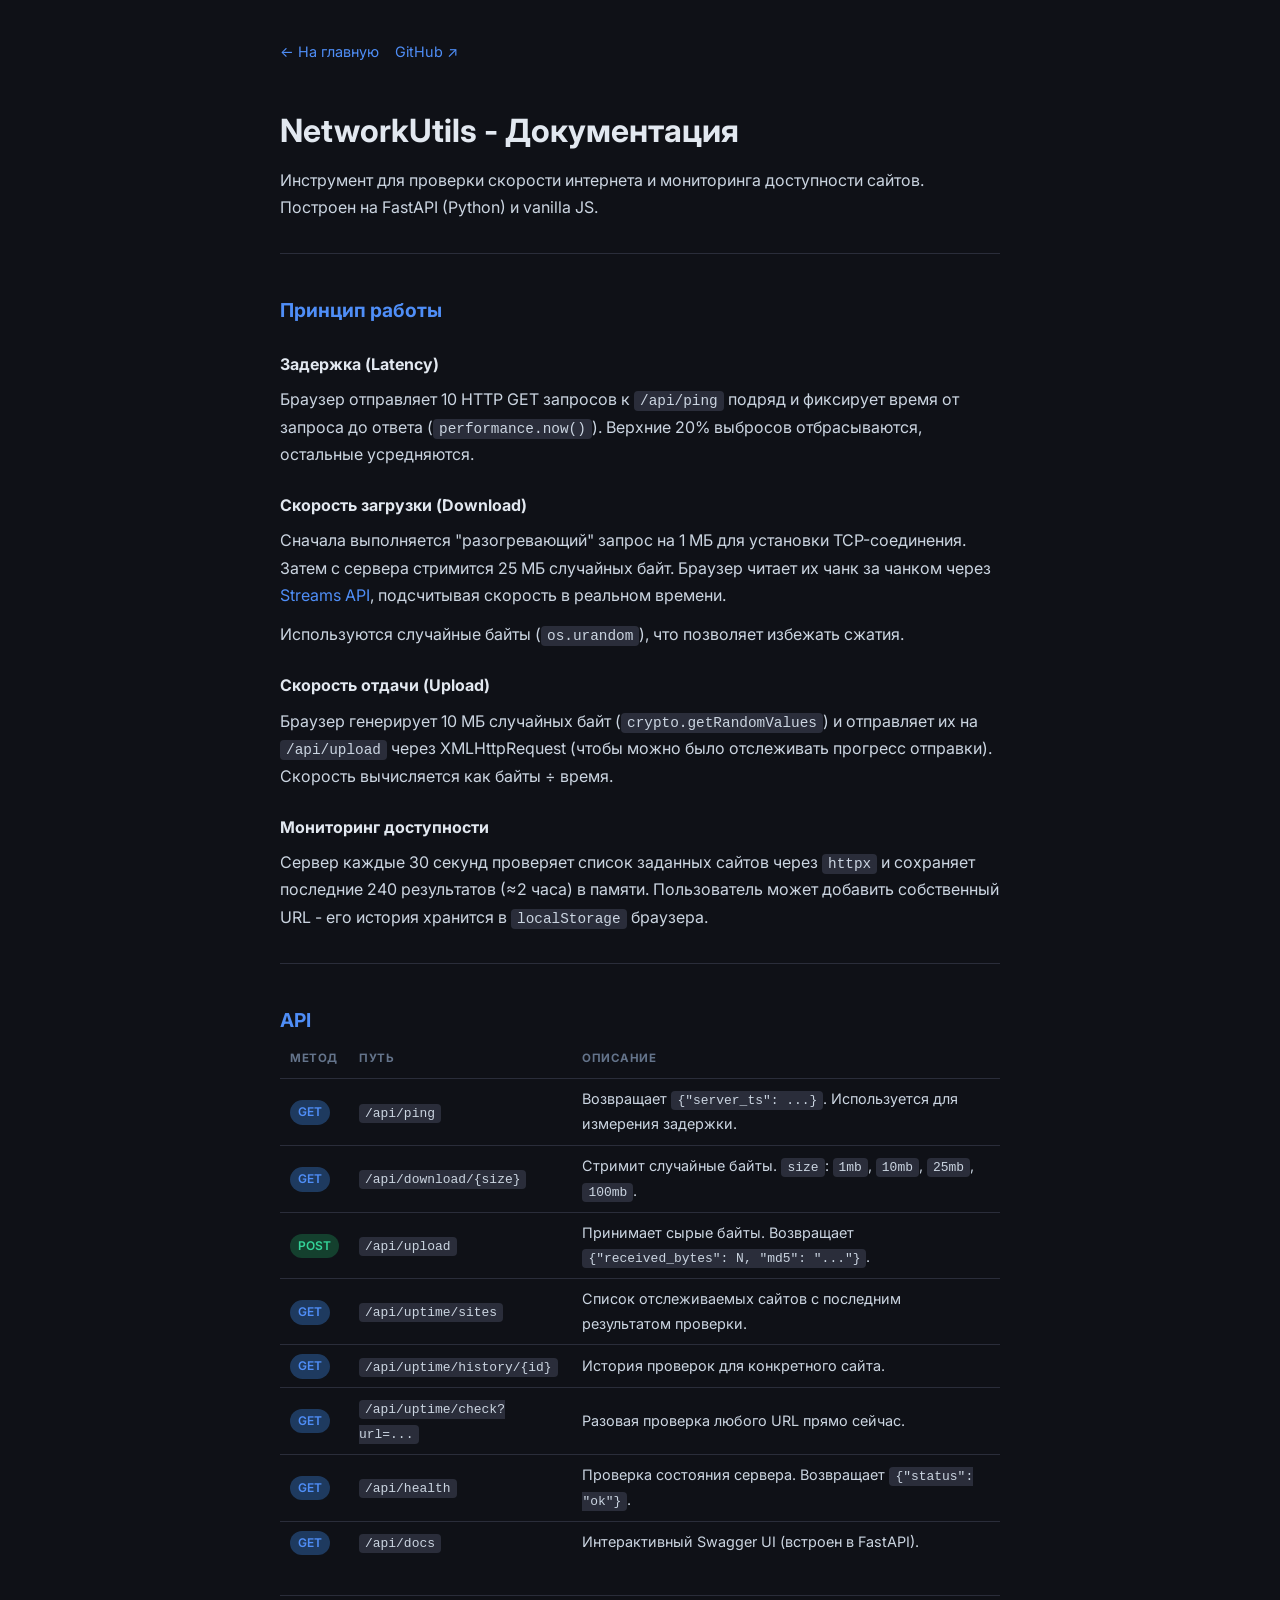
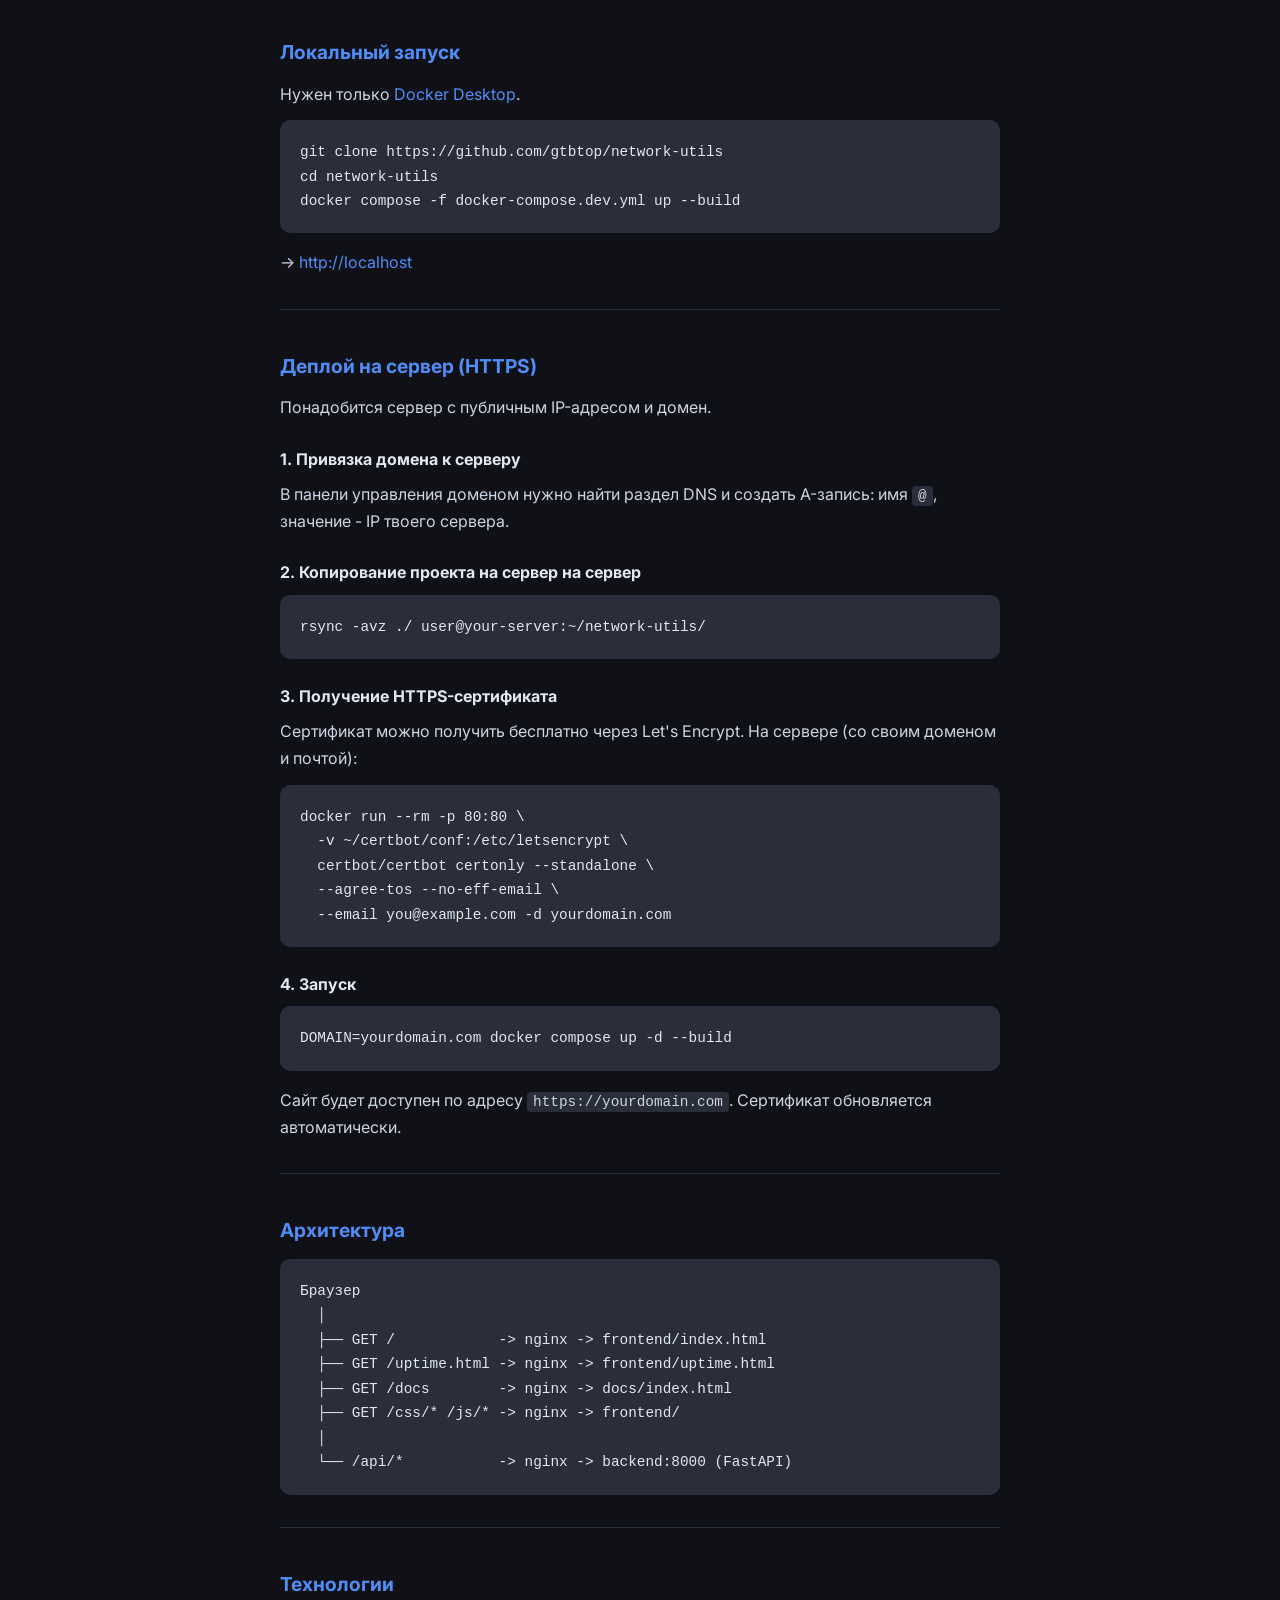
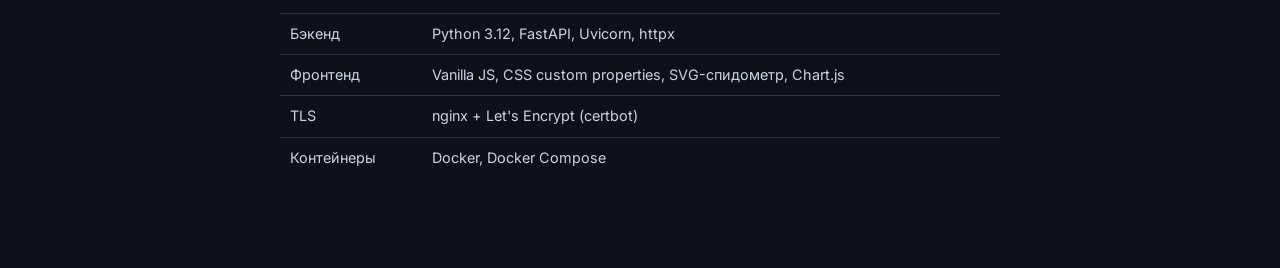
==== docs/index.html @ 220fc691 "Release" ====
<!DOCTYPE html>
<html lang="ru">
<head>
  <meta charset="UTF-8" />
  <meta name="viewport" content="width=device-width, initial-scale=1.0" />
  <title>NetworkUtils - Документация</title>
  <link rel="preconnect" href="https://fonts.googleapis.com" />
  <link href="https://fonts.googleapis.com/css2?family=Inter:wght@400;600;700&display=swap" rel="stylesheet" />
  <link rel="apple-touch-icon" sizes="180x180" href="/icons/apple-touch-icon.png">
  <link rel="icon" type="image/png" sizes="32x32" href="/icons/favicon-32x32.png">
  <link rel="icon" type="image/png" sizes="16x16" href="/icons/favicon-16x16.png">
  <link rel="manifest" href="/icons/site.webmanifest">
  <style>
    *, *::before, *::after { box-sizing: border-box; margin: 0; padding: 0; }
    :root { --bg:#0f1117; --card:#1a1d27; --accent:#4f8ef7; --text:#e2e8f0; --muted:#64748b; --code:#2a2d3a; }
    body { background:var(--bg); color:var(--text); font-family:'Inter',system-ui,sans-serif; line-height:1.7; padding:40px 16px 80px; }
    .wrap { max-width:720px; margin:0 auto; }
    h1 { font-size:2rem; margin-bottom:8px; }
    h2 { font-size:1.2rem; margin:40px 0 12px; color:var(--accent); }
    h3 { font-size:1rem; margin:24px 0 8px; }
    p  { color:#cbd5e1; margin-bottom:12px; }
    code { background:var(--code); padding:2px 6px; border-radius:4px; font-size:.9em; font-family:'JetBrains Mono','Fira Code',monospace; }
    pre  { background:var(--code); border-radius:10px; padding:20px; overflow-x:auto; margin-bottom:16px; }
    pre code { background:none; padding:0; }
    table { width:100%; border-collapse:collapse; font-size:.9rem; margin-bottom:16px; }
    th { color:var(--muted); text-transform:uppercase; font-size:.72rem; letter-spacing:.5px; padding:0 10px 10px; text-align:left; }
    td { padding:8px 10px; border-top:1px solid #2a2d3a; color:#cbd5e1; }
    a  { color:var(--accent); text-decoration:none; }
    a:hover { text-decoration:underline; }
    .badge { display:inline-block; padding:2px 8px; border-radius:99px; font-size:.75rem; font-weight:600; }
    .get  { background:#1e3a5f; color:#4f8ef7; }
    .post { background:#14402e; color:#34d399; }
    nav { display:flex; gap:16px; margin-bottom:40px; font-size:.9rem; }
    .divider { border:none; border-top:1px solid #2a2d3a; margin:32px 0; }
  </style>
</head>
<body>
<div class="wrap">

  <nav>
    <a href="/">← На главную</a>
    <a href="https://github.com/gtbtop/network-utils" target="_blank" rel="noopener">GitHub ↗</a>
  </nav>

  <h1>NetworkUtils - Документация</h1>
  <p>Инструмент для проверки скорости интернета и мониторинга доступности сайтов. Построен на FastAPI (Python) и vanilla JS.</p>

  <hr class="divider"/>

  <h2>Принцип работы</h2>

  <h3>Задержка (Latency)</h3>
  <p>Браузер отправляет 10 HTTP GET запросов к <code>/api/ping</code> подряд и фиксирует время от запроса до ответа (<code>performance.now()</code>). Верхние 20% выбросов отбрасываются, остальные усредняются.</p>

  <h3>Скорость загрузки (Download)</h3>
  <p>Сначала выполняется "разогревающий" запрос на 1 МБ для установки TCP-соединения. Затем с сервера стримится 25 МБ случайных байт. Браузер читает их чанк за чанком через <a href="https://developer.mozilla.org/en-US/docs/Web/API/Streams_API" target="_blank">Streams API</a>, подсчитывая скорость в реальном времени.</p>
  <p>Используются случайные байты (<code>os.urandom</code>), что позволяет избежать сжатия.</p>

  <h3>Скорость отдачи (Upload)</h3>
  <p>Браузер генерирует 10 МБ случайных байт (<code>crypto.getRandomValues</code>) и отправляет их на <code>/api/upload</code> через XMLHttpRequest (чтобы можно было отслеживать прогресс отправки). Скорость вычисляется как байты ÷ время.</p>

  <h3>Мониторинг доступности</h3>
  <p>Сервер каждые 30 секунд проверяет список заданных сайтов через <code>httpx</code> и сохраняет последние 240 результатов (≈2 часа) в памяти. Пользователь может добавить собственный URL - его история хранится в <code>localStorage</code> браузера.</p>

  <hr class="divider"/>

  <h2>API</h2>

  <table>
    <thead>
      <tr><th>Метод</th><th>Путь</th><th>Описание</th></tr>
    </thead>
    <tbody>
      <tr>
        <td><span class="badge get">GET</span></td>
        <td><code>/api/ping</code></td>
        <td>Возвращает <code>{"server_ts": ...}</code>. Используется для измерения задержки.</td>
      </tr>
      <tr>
        <td><span class="badge get">GET</span></td>
        <td><code>/api/download/{size}</code></td>
        <td>Стримит случайные байты. <code>size</code>: <code>1mb</code>, <code>10mb</code>, <code>25mb</code>, <code>100mb</code>.</td>
      </tr>
      <tr>
        <td><span class="badge post">POST</span></td>
        <td><code>/api/upload</code></td>
        <td>Принимает сырые байты. Возвращает <code>{"received_bytes": N, "md5": "..."}</code>.</td>
      </tr>
      <tr>
        <td><span class="badge get">GET</span></td>
        <td><code>/api/uptime/sites</code></td>
        <td>Список отслеживаемых сайтов с последним результатом проверки.</td>
      </tr>
      <tr>
        <td><span class="badge get">GET</span></td>
        <td><code>/api/uptime/history/{id}</code></td>
        <td>История проверок для конкретного сайта.</td>
      </tr>
      <tr>
        <td><span class="badge get">GET</span></td>
        <td><code>/api/uptime/check?url=...</code></td>
        <td>Разовая проверка любого URL прямо сейчас.</td>
      </tr>
      <tr>
        <td><span class="badge get">GET</span></td>
        <td><code>/api/health</code></td>
        <td>Проверка состояния сервера. Возвращает <code>{"status": "ok"}</code>.</td>
      </tr>
      <tr>
        <td><span class="badge get">GET</span></td>
        <td><code>/api/docs</code></td>
        <td>Интерактивный Swagger UI (встроен в FastAPI).</td>
      </tr>
    </tbody>
  </table>

  <hr class="divider"/>

  <h2>Локальный запуск</h2>

  <p>Нужен только <a href="https://www.docker.com/products/docker-desktop/" target="_blank">Docker Desktop</a>.</p>

  <pre><code>git clone https://github.com/gtbtop/network-utils
cd network-utils
docker compose -f docker-compose.dev.yml up --build</code></pre>
  <p>-> <a href="http://localhost">http://localhost</a></p>

  <hr class="divider"/>

  <h2>Деплой на сервер (HTTPS)</h2>

  <p>Понадобится сервер с публичным IP-адресом и домен.</p>

  <h3>1. Привязка домена к серверу</h3>
  <p>В панели управления доменом нужно найти раздел DNS и создать A-запись: имя <code>@</code>, значение - IP твоего сервера.</p>

  <h3>2. Копирование проекта на сервер на сервер</h3>
  <pre><code>rsync -avz ./ user@your-server:~/network-utils/</code></pre>

  <h3>3. Получение HTTPS-сертификата</h3>
  <p>Сертификат можно получить бесплатно через Let's Encrypt. На сервере (со своим доменом и почтой):</p>
  <pre><code>docker run --rm -p 80:80 \
  -v ~/certbot/conf:/etc/letsencrypt \
  certbot/certbot certonly --standalone \
  --agree-tos --no-eff-email \
  --email you@example.com -d yourdomain.com</code></pre>

  <h3>4. Запуск</h3>
  <pre><code>DOMAIN=yourdomain.com docker compose up -d --build</code></pre>
  <p>Сайт будет доступен по адресу <code>https://yourdomain.com</code>. Сертификат обновляется автоматически.</p>

  <hr class="divider"/>

  <h2>Архитектура</h2>
  <pre><code>Браузер
  │
  ├── GET /            -> nginx -> frontend/index.html
  ├── GET /uptime.html -> nginx -> frontend/uptime.html
  ├── GET /docs        -> nginx -> docs/index.html
  ├── GET /css/* /js/* -> nginx -> frontend/
  │
  └── /api/*           -> nginx -> backend:8000 (FastAPI)</code></pre>

  <hr class="divider"/>

  <h2>Технологии</h2>
  <table>
    <tbody>
      <tr><td>Бэкенд</td><td>Python 3.12, FastAPI, Uvicorn, httpx</td></tr>
      <tr><td>Фронтенд</td><td>Vanilla JS, CSS custom properties, SVG-спидометр, Chart.js</td></tr>
      <tr><td>TLS</td><td>nginx + Let's Encrypt (certbot)</td></tr>
      <tr><td>Контейнеры</td><td>Docker, Docker Compose</td></tr>
    </tbody>
  </table>

</div>
</body>
</html>
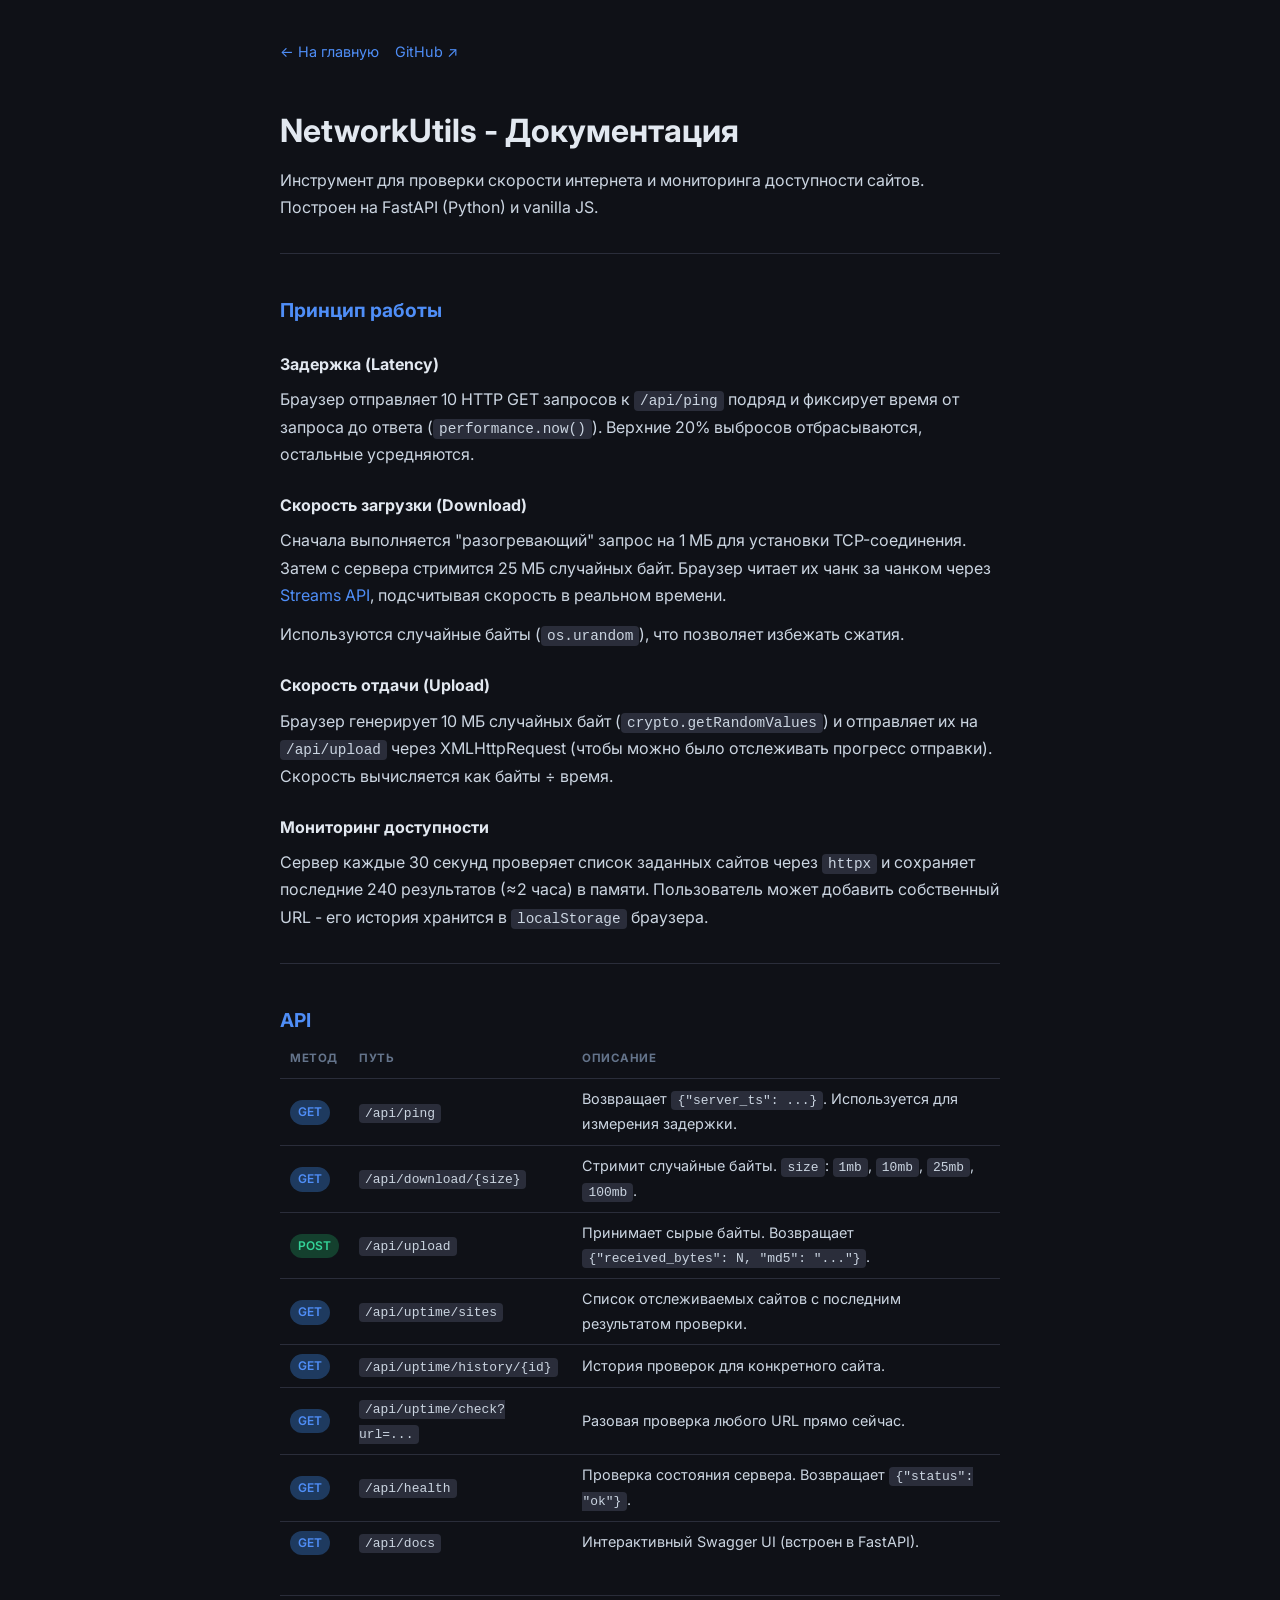
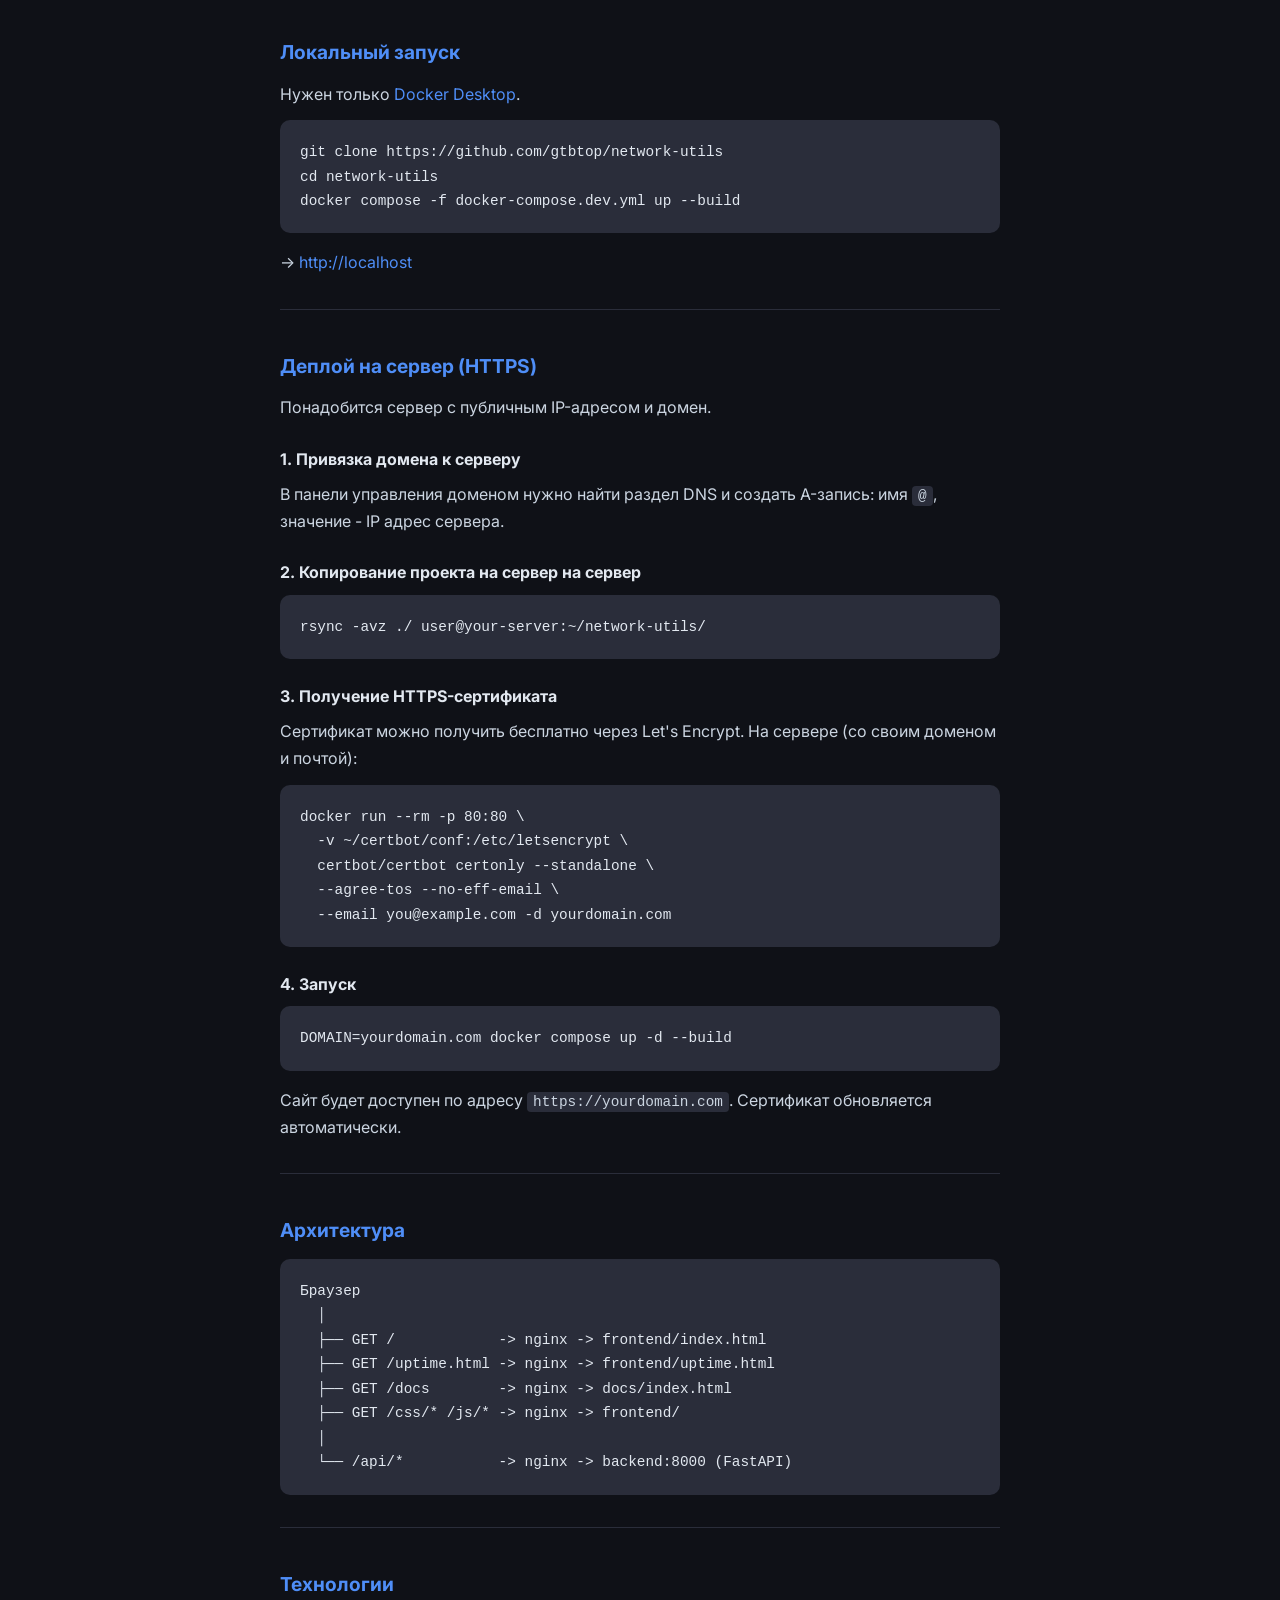
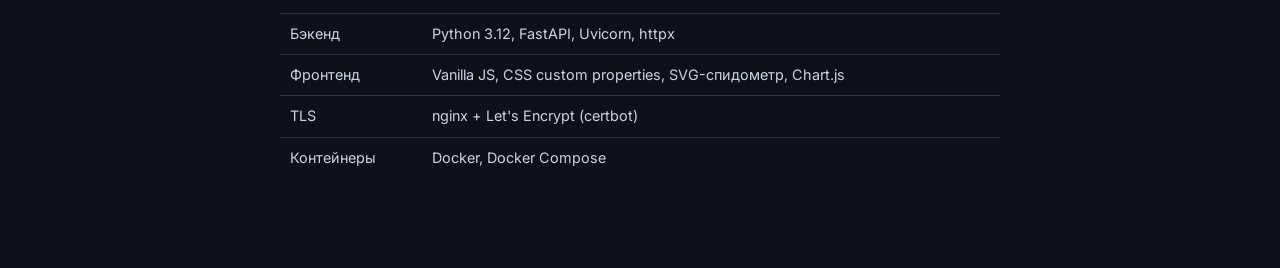
==== commit 79afa2b8: "Release" ====
--- a/docs/index.html
+++ b/docs/index.html
@@ -132,7 +132,7 @@
   <p>Понадобится сервер с публичным IP-адресом и домен.</p>
 
   <h3>1. Привязка домена к серверу</h3>
-  <p>В панели управления доменом нужно найти раздел DNS и создать A-запись: имя <code>@</code>, значение - IP твоего сервера.</p>
+  <p>В панели управления доменом нужно найти раздел DNS и создать A-запись: имя <code>@</code>, значение - IP адрес сервера.</p>
 
   <h3>2. Копирование проекта на сервер на сервер</h3>
   <pre><code>rsync -avz ./ user@your-server:~/network-utils/</code></pre>
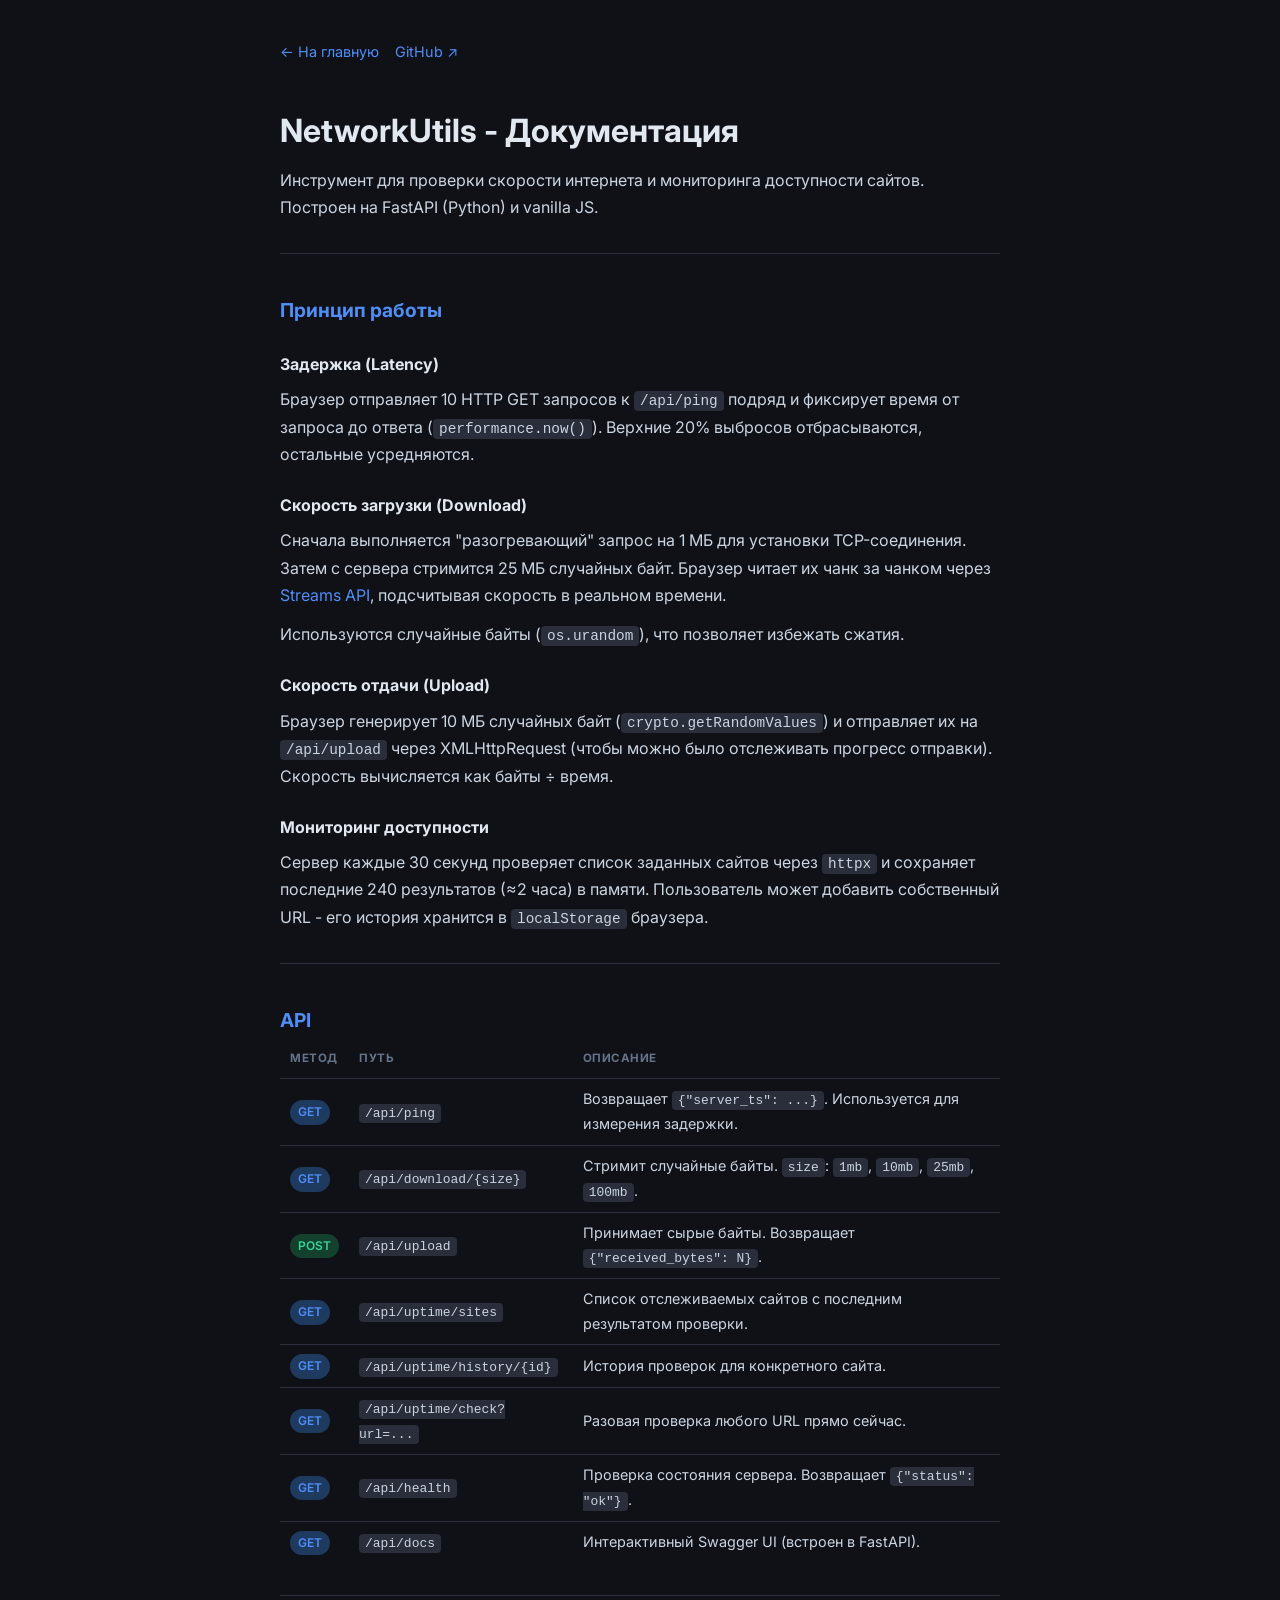
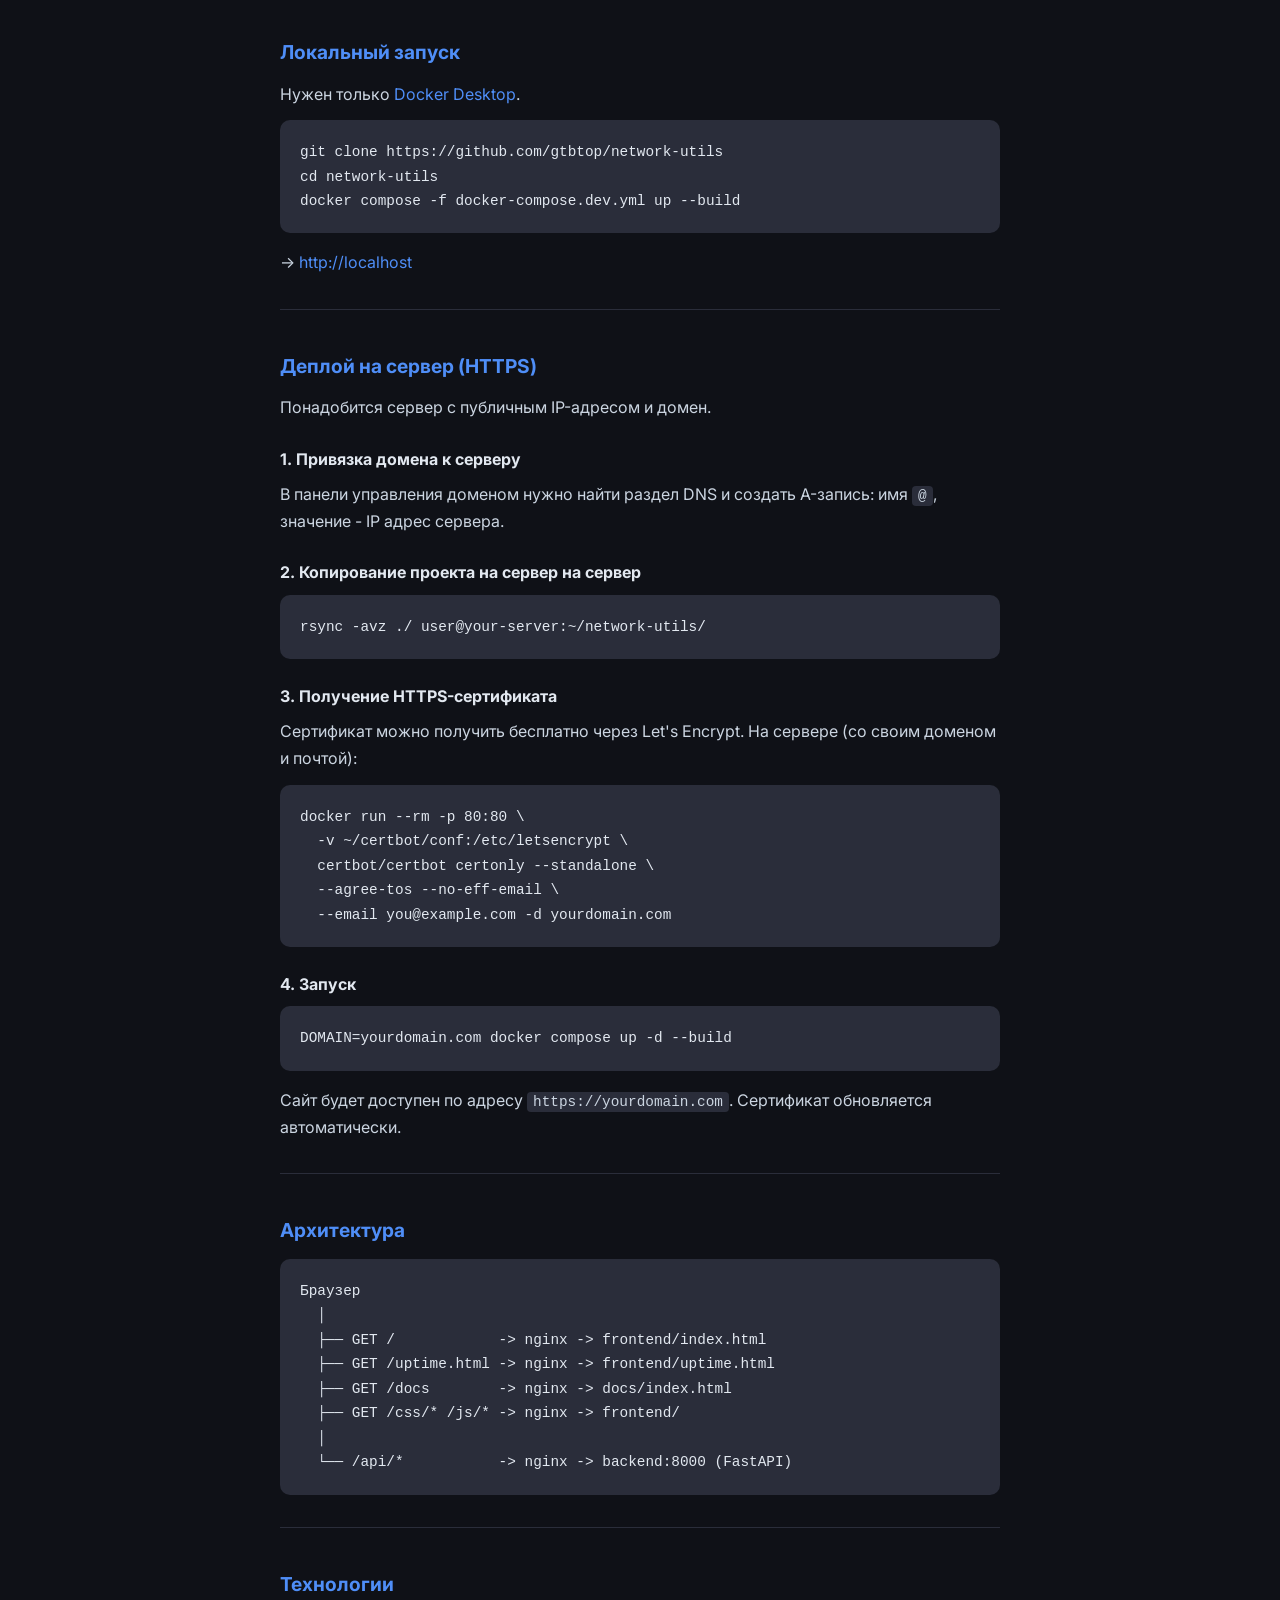
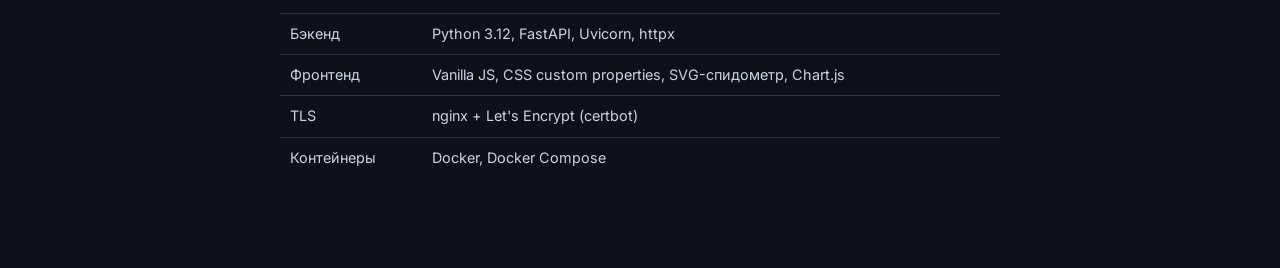
==== commit f907d17c: "Added comments & polished" ====
--- a/docs/index.html
+++ b/docs/index.html
@@ -84,7 +84,7 @@
       <tr>
         <td><span class="badge post">POST</span></td>
         <td><code>/api/upload</code></td>
-        <td>Принимает сырые байты. Возвращает <code>{"received_bytes": N, "md5": "..."}</code>.</td>
+        <td>Принимает сырые байты. Возвращает <code>{"received_bytes": N}</code>.</td>
       </tr>
       <tr>
         <td><span class="badge get">GET</span></td>
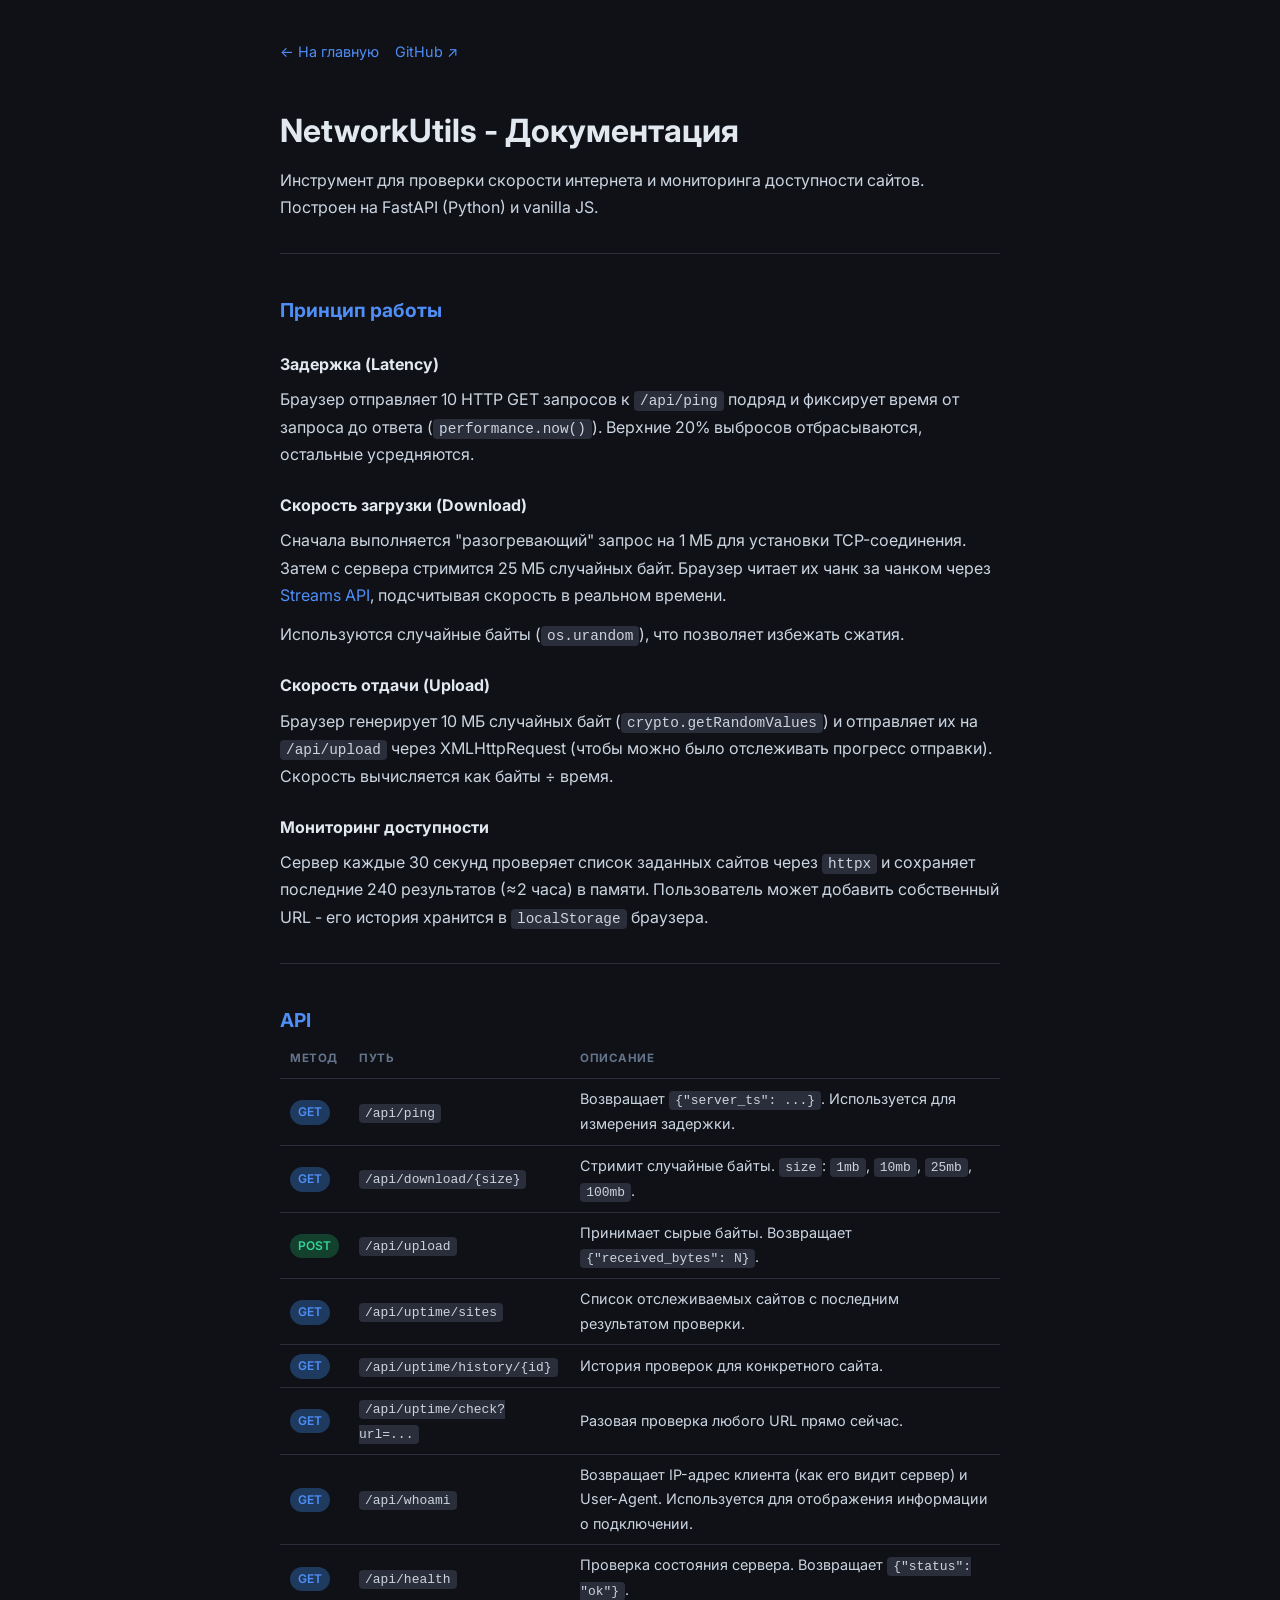
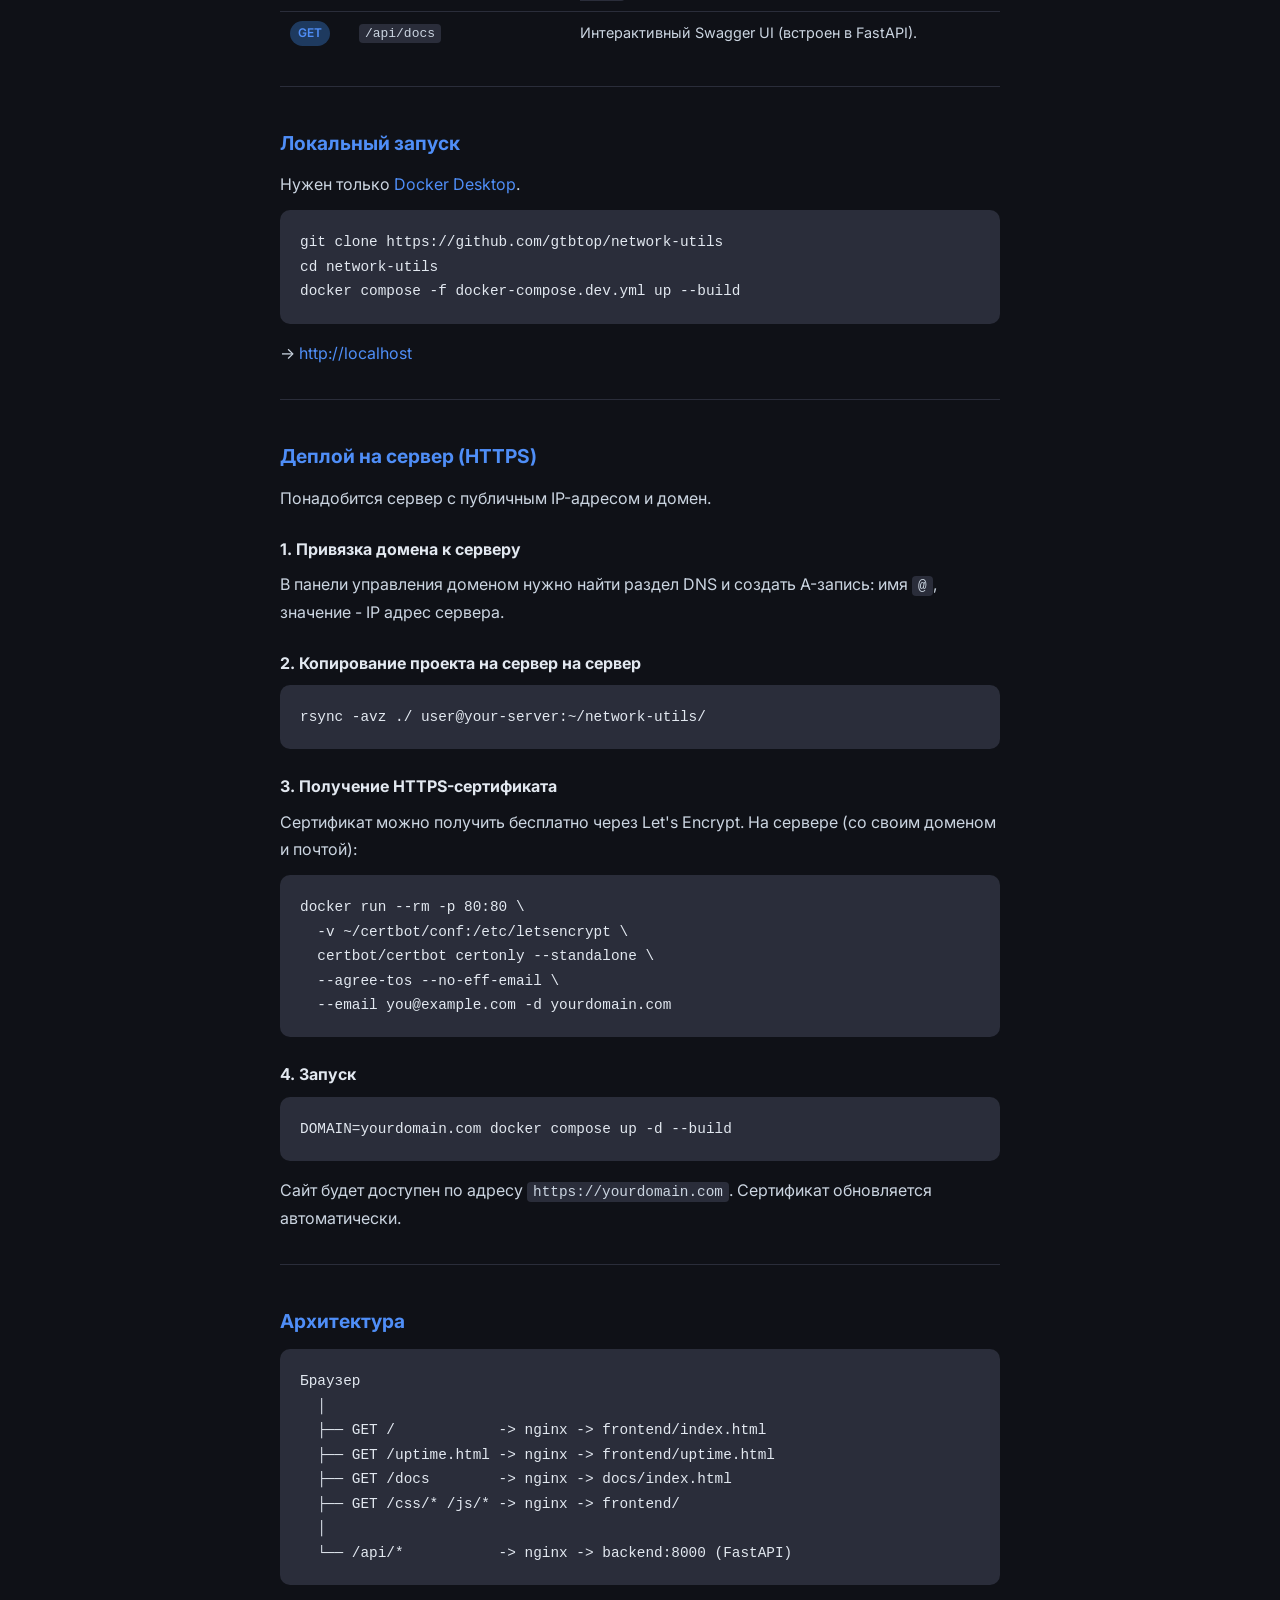
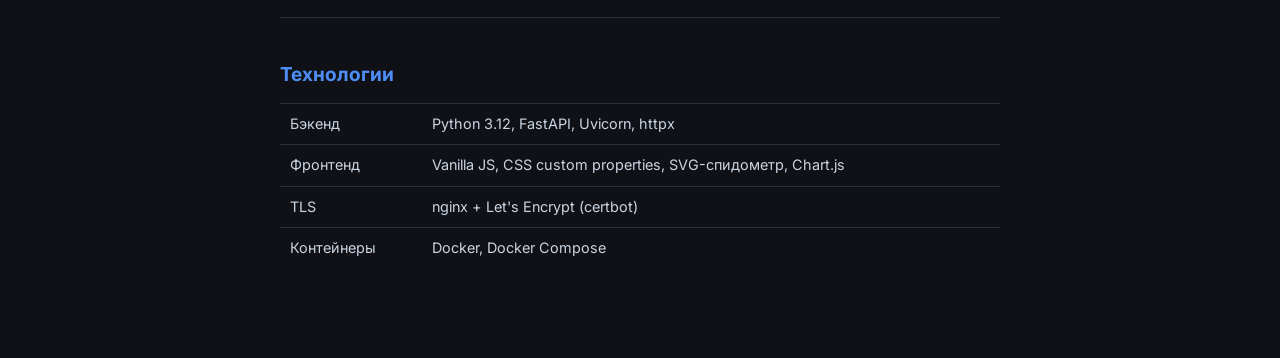
==== commit 285b1214: "Added IP feature" ====
--- a/docs/index.html
+++ b/docs/index.html
@@ -103,6 +103,11 @@
       </tr>
       <tr>
         <td><span class="badge get">GET</span></td>
+        <td><code>/api/whoami</code></td>
+        <td>Возвращает IP-адрес клиента (как его видит сервер) и User-Agent. Используется для отображения информации о подключении.</td>
+      </tr>
+      <tr>
+        <td><span class="badge get">GET</span></td>
         <td><code>/api/health</code></td>
         <td>Проверка состояния сервера. Возвращает <code>{"status": "ok"}</code>.</td>
       </tr>
